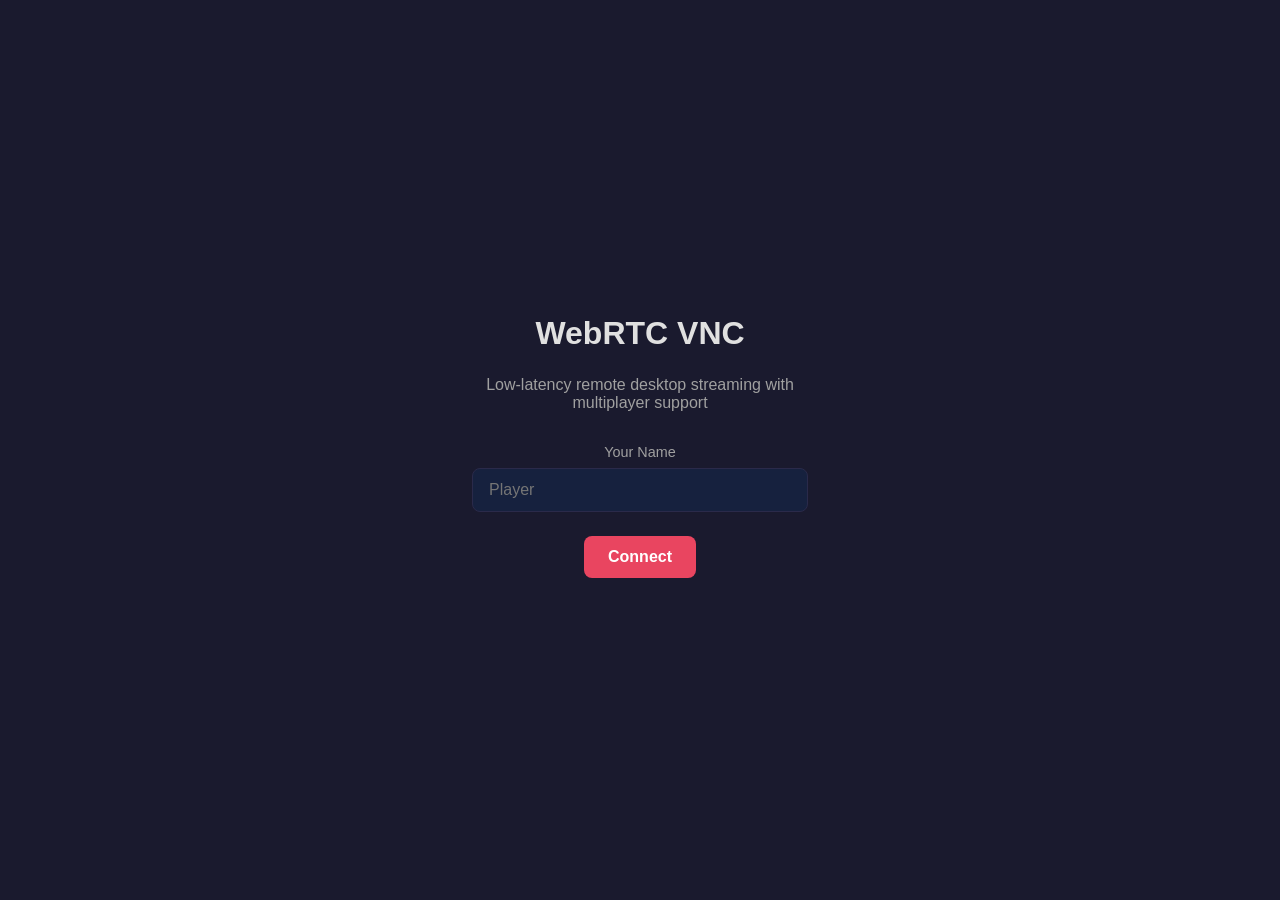
==== web/index.html @ 5d7d7e61 "Initial commit: WebRTC VNC screen streamer with Raspberry Pi 4b support Adds h264_v4l2m2m encoder de" ====
<!DOCTYPE html>
<html lang="en">
<head>
    <meta charset="UTF-8">
    <meta name="viewport" content="width=device-width, initial-scale=1.0, maximum-scale=1.0, user-scalable=no">
    <title>WebRTC VNC</title>
    <style>
        :root {
            --bg-primary: #1a1a2e;
            --bg-secondary: #16213e;
            --bg-tertiary: #0f3460;
            --text-primary: #e0e0e0;
            --text-secondary: #a0a0a0;
            --accent: #e94560;
            --accent-hover: #ff6b6b;
            --success: #4ecdc4;
            --warning: #f39c12;
            --border: #2a2a4a;
        }

        * {
            box-sizing: border-box;
            margin: 0;
            padding: 0;
        }

        body {
            font-family: -apple-system, BlinkMacSystemFont, 'Segoe UI', Roboto, sans-serif;
            background: var(--bg-primary);
            color: var(--text-primary);
            overflow: hidden;
            height: 100vh;
            width: 100vw;
        }

        #videoContainer {
            position: fixed;
            top: 0;
            left: 0;
            width: 100%;
            height: 100%;
            background: #000;
            display: flex;
            align-items: center;
            justify-content: center;
        }

        #videoElement {
            width: 100%;
            height: 100%;
            object-fit: contain;
        }

        #startOverlay {
            position: fixed;
            top: 0;
            left: 0;
            width: 100%;
            height: 100%;
            background: var(--bg-primary);
            display: flex;
            flex-direction: column;
            align-items: center;
            justify-content: center;
            z-index: 100;
        }

        .start-content {
            text-align: center;
            max-width: 400px;
            padding: 2rem;
        }

        .start-content h1 {
            font-size: 2rem;
            margin-bottom: 1.5rem;
            color: var(--text-primary);
        }

        .start-content p {
            color: var(--text-secondary);
            margin-bottom: 2rem;
        }

        .input-group {
            margin-bottom: 1rem;
        }

        .input-group label {
            display: block;
            margin-bottom: 0.5rem;
            color: var(--text-secondary);
            font-size: 0.9rem;
        }

        .input-group input {
            width: 100%;
            padding: 0.75rem 1rem;
            border: 1px solid var(--border);
            border-radius: 8px;
            background: var(--bg-secondary);
            color: var(--text-primary);
            font-size: 1rem;
        }

        .input-group input:focus {
            outline: none;
            border-color: var(--accent);
        }

        .btn {
            padding: 0.75rem 1.5rem;
            border: none;
            border-radius: 8px;
            font-size: 1rem;
            font-weight: 600;
            cursor: pointer;
            transition: all 0.2s;
            margin: 0.5rem;
        }

        .btn-primary {
            background: var(--accent);
            color: white;
        }

        .btn-primary:hover {
            background: var(--accent-hover);
        }

        .btn-secondary {
            background: var(--bg-tertiary);
            color: var(--text-primary);
        }

        .btn-secondary:hover {
            background: var(--border);
        }

        .btn-success {
            background: var(--success);
            color: #1a1a2e;
        }

        .btn-success:hover {
            filter: brightness(1.1);
        }

        /* Sidebar */
        #sidebar {
            position: fixed;
            top: 0;
            right: -320px;
            width: 320px;
            height: 100%;
            background: var(--bg-secondary);
            border-left: 1px solid var(--border);
            z-index: 200;
            transition: right 0.3s ease;
            display: flex;
            flex-direction: column;
        }

        #sidebar.open {
            right: 0;
        }

        .sidebar-header {
            padding: 1rem;
            border-bottom: 1px solid var(--border);
            display: flex;
            justify-content: space-between;
            align-items: center;
        }

        .sidebar-header h2 {
            font-size: 1.2rem;
        }

        .sidebar-content {
            flex: 1;
            overflow-y: auto;
            padding: 1rem;
        }

        .sidebar-section {
            margin-bottom: 1.5rem;
        }

        .sidebar-section h3 {
            font-size: 0.85rem;
            text-transform: uppercase;
            color: var(--text-secondary);
            margin-bottom: 0.75rem;
            letter-spacing: 0.05rem;
        }

        .player-item {
            display: flex;
            align-items: center;
            padding: 0.75rem;
            background: var(--bg-tertiary);
            border-radius: 8px;
            margin-bottom: 0.5rem;
        }

        .player-slot {
            width: 32px;
            height: 32px;
            border-radius: 50%;
            background: var(--accent);
            display: flex;
            align-items: center;
            justify-content: center;
            font-weight: bold;
            margin-right: 0.75rem;
        }

        .player-slot.spectator {
            background: var(--text-secondary);
        }

        .player-name {
            font-weight: 500;
            flex: 1;
        }

        .player-gamepads {
            font-size: 0.75rem;
            color: var(--text-secondary);
        }

        #sidebarToggle {
            position: fixed;
            top: 1rem;
            right: 1rem;
            width: 48px;
            height: 48px;
            border-radius: 50%;
            background: var(--bg-secondary);
            border: 1px solid var(--border);
            color: var(--text-primary);
            cursor: pointer;
            z-index: 250;
            display: flex;
            align-items: center;
            justify-content: center;
            transition: all 0.2s;
            opacity: 0.5;
        }

        #sidebarToggle:hover {
            background: var(--bg-tertiary);
            opacity: 1;
        }

        .stats-grid {
            display: grid;
            grid-template-columns: 1fr 1fr;
            gap: 0.5rem;
        }

        .stat-item {
            background: var(--bg-tertiary);
            padding: 0.5rem;
            border-radius: 4px;
            text-align: center;
        }

        .stat-value {
            font-size: 1.1rem;
            font-weight: 600;
        }

        .stat-label {
            font-size: 0.75rem;
            color: var(--text-secondary);
        }

        .permission-item {
            display: flex;
            align-items: center;
            justify-content: space-between;
            padding: 0.5rem;
            background: var(--bg-tertiary);
            border-radius: 4px;
            margin-bottom: 0.5rem;
        }

        .toggle-switch {
            position: relative;
            width: 48px;
            height: 24px;
        }

        .toggle-switch input {
            opacity: 0;
            width: 0;
            height: 0;
        }

        .toggle-slider {
            position: absolute;
            cursor: pointer;
            top: 0;
            left: 0;
            right: 0;
            bottom: 0;
            background: var(--bg-secondary);
            border-radius: 24px;
            transition: 0.3s;
        }

        .toggle-slider::before {
            position: absolute;
            content: '';
            height: 18px;
            width: 18px;
            left: 3px;
            bottom: 3px;
            background: var(--text-primary);
            border-radius: 50%;
            transition: 0.3s;
        }

        .toggle-switch input:checked + .toggle-slider {
            background: var(--success);
        }

        .toggle-switch input:checked + .toggle-slider::before {
            transform: translateX(24px);
        }

        .join-player-section {
            text-align: center;
            padding: 1rem;
            background: var(--bg-tertiary);
            border-radius: 8px;
        }

        .toast {
            position: fixed;
            bottom: 2rem;
            left: 50%;
            transform: translateX(-50%) translateY(100px);
            padding: 0.75rem 1.5rem;
            background: var(--bg-secondary);
            border: 1px solid var(--border);
            border-radius: 8px;
            z-index: 400;
            opacity: 0;
            transition: transform 0.3s, opacity 0.3s;
        }

        .toast.show {
            transform: translateX(-50%) translateY(0);
            opacity: 1;
        }

        .connection-status {
            padding: 0.25rem 0.5rem;
            border-radius: 4px;
            font-size: 0.75rem;
            text-transform: uppercase;
        }

        .connection-status.connected {
            background: var(--success);
            color: var(--bg-primary);
        }

        .connection-status.connecting {
            background: var(--warning);
            color: var(--bg-primary);
        }

        .connection-status.disconnected,
        .connection-status.error {
            background: var(--accent);
        }

        .hidden {
            display: none !important;
        }

        .quality-setting {
            margin-bottom: 1rem;
        }

        .quality-setting label {
            display: block;
            margin-bottom: 0.5rem;
            font-size: 0.9rem;
            color: var(--text-secondary);
        }

        .quality-slider {
            width: 100%;
            height: 6px;
            -webkit-appearance: none;
            appearance: none;
            background: var(--bg-tertiary);
            border-radius: 3px;
            outline: none;
        }

        .quality-slider::-webkit-slider-thumb {
            -webkit-appearance: none;
            appearance: none;
            width: 16px;
            height: 16px;
            border-radius: 50%;
            background: var(--accent);
            cursor: pointer;
        }

        .quality-select {
            width: 100%;
            padding: 0.5rem;
            border: 1px solid var(--border);
            border-radius: 4px;
            background: var(--bg-tertiary);
            color: var(--text-primary);
            font-size: 0.9rem;
            cursor: pointer;
        }

        .quality-select:focus {
            outline: none;
            border-color: var(--accent);
        }

        .gamepad-indicator {
            position: fixed;
            bottom: 1rem;
            left: 1rem;
            padding: 0.5rem 1rem;
            background: var(--bg-secondary);
            border: 1px solid var(--border);
            border-radius: 8px;
            font-size: 0.85rem;
            z-index: 150;
            opacity: 0.5;
            transition: opacity 0.2s;
        }

        .gamepad-indicator.active {
            border-color: var(--success);
            opacity: 1;
        }

        #fullscreenBtn {
            position: fixed;
            bottom: 1rem;
            right: 1rem;
            width: 48px;
            height: 48px;
            border-radius: 8px;
            background: var(--bg-secondary);
            border: 1px solid var(--border);
            color: var(--text-primary);
            cursor: pointer;
            z-index: 150;
            opacity: 0.3;
            transition: opacity 0.2s;
            display: flex;
            align-items: center;
            justify-content: center;
        }

        #fullscreenBtn:hover {
            opacity: 1;
        }

        #keyboardBtn {
            position: fixed;
            bottom: 1rem;
            right: 4.5rem;
            width: 48px;
            height: 48px;
            border-radius: 8px;
            background: var(--bg-secondary);
            border: 1px solid var(--border);
            color: var(--text-primary);
            cursor: pointer;
            z-index: 150;
            opacity: 0.3;
            transition: opacity 0.2s;
            display: none;
            align-items: center;
            justify-content: center;
        }

        #keyboardBtn.active {
            opacity: 1;
            background: var(--accent);
        }

        @media (pointer: coarse) {
            #keyboardBtn {
                display: flex;
            }
        }

        @media (pointer: coarse) and (orientation: portrait) {
            #videoElement {
                object-fit: cover;
                object-position: 50% center;
            }
        }
    </style>
</head>
<body>
    <!-- Start Overlay -->
    <div id="startOverlay">
        <div class="start-content">
            <h1>WebRTC VNC</h1>
            <p>Low-latency remote desktop streaming with multiplayer support</p>

            <div class="input-group">
                <label for="playerName">Your Name</label>
                <input type="text" id="playerName" placeholder="Player" maxlength="20">
            </div>

            <button class="btn btn-primary" id="connectBtn">Connect</button>
        </div>
    </div>

    <!-- Video Container -->
    <div id="videoContainer" class="hidden">
        <video id="videoElement" autoplay playsinline muted></video>
    </div>

    <!-- Toggle Sidebar Button -->
    <button id="sidebarToggle" class="hidden" title="Toggle Settings">
        <svg width="24" height="24" viewBox="0 0 24 24" fill="none" stroke="currentColor" stroke-width="2">
            <circle cx="12" cy="12" r="3"/>
            <path d="M19.4 15a1.65 1.65 0 0 0 .33 1.82l.06.06a2 2 0 0 1 0 2.83 2 2 0 0 1-2.83 0l-.06-.06a1.65 1.65 0 0 0-1.82-.33 1.65 1.65 0 0 0-1 1.51V21a2 2 0 0 1-2 2 2 2 0 0 1-2-2v-.09A1.65 1.65 0 0 0 9 19.4a1.65 1.65 0 0 0-1.82.33l-.06.06a2 2 0 0 1-2.83 0 2 2 0 0 1 0-2.83l.06-.06a1.65 1.65 0 0 0 .33-1.82 1.65 1.65 0 0 0-1.51-1H3a2 2 0 0 1-2-2 2 2 0 0 1 2-2h.09A1.65 1.65 0 0 0 4.6 9a1.65 1.65 0 0 0-.33-1.82l-.06-.06a2 2 0 0 1 0-2.83 2 2 0 0 1 2.83 0l.06.06a1.65 1.65 0 0 0 1.82.33H9a1.65 1.65 0 0 0 1-1.51V3a2 2 0 0 1 2-2 2 2 0 0 1 2 2v.09a1.65 1.65 0 0 0 1 1.51 1.65 1.65 0 0 0 1.82-.33l.06-.06a2 2 0 0 1 2.83 0 2 2 0 0 1 0 2.83l-.06.06a1.65 1.65 0 0 0-.33 1.82V9a1.65 1.65 0 0 0 1.51 1H21a2 2 0 0 1 2 2 2 2 0 0 1-2 2h-.09a1.65 1.65 0 0 0-1.51 1z"/>
        </svg>
    </button>

    <!-- Sidebar -->
    <div id="sidebar" class="hidden">
        <div class="sidebar-header">
            <h2>Session</h2>
            <span id="connectionStatus" class="connection-status">Disconnected</span>
        </div>
        <div class="sidebar-content">
            <div class="sidebar-section" id="joinPlayerSection">
                <div class="join-player-section">
                    <p style="margin-bottom: 0.75rem; color: var(--text-secondary);">You are spectating</p>
                    <button class="btn btn-success" id="joinAsPlayerBtn">Join as Player</button>
                </div>
            </div>

            <div class="sidebar-section">
                <h3>Players</h3>
                <div id="playerList"></div>
            </div>

            <div class="sidebar-section" id="permissionsPanel" style="display: none;">
                <h3>Guest Permissions</h3>
                <div class="permission-item">
                    <span>Allow Keyboard</span>
                    <label class="toggle-switch">
                        <input type="checkbox" id="allowKeyboard" checked>
                        <span class="toggle-slider"></span>
                    </label>
                </div>
                <div class="permission-item">
                    <span>Allow Mouse</span>
                    <label class="toggle-switch">
                        <input type="checkbox" id="allowMouse" checked>
                        <span class="toggle-slider"></span>
                    </label>
                </div>
            </div>

            <div class="sidebar-section" id="qualityPanel" style="display: none;">
                <h3>Stream Quality</h3>
                <div class="quality-setting">
                    <label for="bitrateSlider">Bitrate: <span id="bitrateValue">3</span> Mbps</label>
                    <input type="range" id="bitrateSlider" min="1" max="50" value="3" class="quality-slider">
                </div>
                <div class="quality-setting">
                    <label for="framerateSelect">Framerate</label>
                    <select id="framerateSelect" class="quality-select">
                        <option value="30">30 FPS</option>
                        <option value="60" selected>60 FPS</option>
                        <option value="120">120 FPS</option>
                        <option value="144">144 FPS</option>
                    </select>
                </div>
                <div class="quality-setting">
                    <label for="resolutionSelect">Resolution</label>
                    <select id="resolutionSelect" class="quality-select">
                        <option value="480">480p (854x480)</option>
                        <option value="720">720p (1280x720)</option>
                        <option value="1080" selected>1080p (1920x1080)</option>
                        <option value="1440">1440p (2560x1440)</option>
                        <option value="4k">4K (3840x2160)</option>
                    </select>
                </div>
                <button class="btn btn-primary" id="applyQualityBtn" style="width: 100%; margin-top: 0.5rem;">Apply Settings</button>
            </div>

            <div class="sidebar-section">
                <h3>Statistics</h3>
                <div class="stats-grid">
                    <div class="stat-item">
                        <div class="stat-value" id="statsEncoder">--</div>
                        <div class="stat-label">Encoder</div>
                    </div>
                    <div class="stat-item">
                        <div class="stat-value" id="statsFps">--</div>
                        <div class="stat-label">FPS</div>
                    </div>
                    <div class="stat-item">
                        <div class="stat-value" id="statsRtt">--</div>
                        <div class="stat-label">Latency</div>
                    </div>
                    <div class="stat-item">
                        <div class="stat-value" id="statsBitrate">--</div>
                        <div class="stat-label">Bitrate</div>
                    </div>
                    <div class="stat-item">
                        <div class="stat-value" id="statsPacketLoss">--</div>
                        <div class="stat-label">Pkt Loss</div>
                    </div>
                </div>
            </div>

            <div class="sidebar-section">
                <h3>Transport</h3>
                <div class="permission-item">
                    <span id="videoPathLabel">DC Video (low latency)</span>
                    <label class="toggle-switch">
                        <input type="checkbox" id="videoPathToggle" checked>
                        <span class="toggle-slider"></span>
                    </label>
                </div>
                <div style="margin-top:0.5rem">
                    <label style="font-size:0.75rem;color:var(--text-secondary)">Video DC Reliability</label>
                    <select id="videoDCMode" style="width:100%;margin-top:0.25rem;padding:0.3rem;border-radius:4px;border:1px solid var(--border);background:var(--bg-tertiary);color:var(--text-primary);font-size:0.8rem">
                        <option value="reliable-ordered">Reliable + Ordered</option>
                        <option value="reliable-unordered">Reliable + Unordered</option>
                        <option value="unreliable-ordered">Unreliable + Ordered</option>
                        <option value="unreliable-unordered">Unreliable + Unordered</option>
                    </select>
                </div>
                <div style="margin-top:0.5rem;font-size:0.7rem;color:var(--text-secondary)">
                    Input: unreliable + unordered (always)
                </div>
            </div>

            <div class="sidebar-section">
                <h3 style="display:flex;justify-content:space-between;align-items:center">Console <button id="copyLogsBtn" style="font-size:0.7rem;padding:2px 8px;border:1px solid var(--border);border-radius:4px;background:var(--bg-tertiary);color:var(--text-secondary);cursor:pointer">Copy</button></h3>
                <div id="consoleLog" style="min-height: 120px; max-height: 300px; overflow-y: auto; background: var(--bg-primary); border-radius: 4px; padding: 0.5rem; font-family: monospace; font-size: 0.65rem; line-height: 1.4; word-break: break-all;"></div>
            </div>

            <div class="sidebar-section">
                <button class="btn btn-secondary" id="leaveBtn" style="width: 100%;">Disconnect</button>
            </div>
        </div>
    </div>

    <!-- Gamepad Indicator -->
    <div class="gamepad-indicator" id="gamepadIndicator" style="display: none;">
        <span>Gamepads: </span><span id="gamepadCount">0/0</span>
    </div>

    <!-- Keyboard Toggle Button (mobile only) -->
    <button id="keyboardBtn" class="hidden" title="Toggle Keyboard">
        <svg width="24" height="24" viewBox="0 0 24 24" fill="none" stroke="currentColor" stroke-width="2">
            <rect x="2" y="4" width="20" height="16" rx="2" ry="2"/>
            <line x1="6" y1="8" x2="6" y2="8"/>
            <line x1="10" y1="8" x2="10" y2="8"/>
            <line x1="14" y1="8" x2="14" y2="8"/>
            <line x1="18" y1="8" x2="18" y2="8"/>
            <line x1="6" y1="12" x2="6" y2="12"/>
            <line x1="10" y1="12" x2="10" y2="12"/>
            <line x1="14" y1="12" x2="14" y2="12"/>
            <line x1="18" y1="12" x2="18" y2="12"/>
            <line x1="7" y1="16" x2="17" y2="16"/>
        </svg>
    </button>

    <!-- Fullscreen Button -->
    <button id="fullscreenBtn" class="hidden" title="Toggle Fullscreen">
        <svg width="24" height="24" viewBox="0 0 24 24" fill="none" stroke="currentColor" stroke-width="2">
            <path d="M8 3H5a2 2 0 0 0-2 2v3m18 0V5a2 2 0 0 0-2-2h-3m0 18h3a2 2 0 0 0 2-2v-3M3 16v3a2 2 0 0 0 2 2h3"/>
        </svg>
    </button>

    <!-- Hidden input for mobile keyboard -->
    <input type="text" id="mobileKeyboardInput" style="position: fixed; left: -9999px; opacity: 0;" autocomplete="off" autocorrect="off" autocapitalize="off" spellcheck="false">

    <script>
    // Console capture — runs before play.js to catch all logs
    (function() {
      var el = document.getElementById('consoleLog');
      if (!el) return;
      var MAX = 500;
      var origLog = console.log;
      var origWarn = console.warn;
      var origError = console.error;

      function ts() {
        var d = new Date();
        return ('0'+d.getHours()).slice(-2)+':'+('0'+d.getMinutes()).slice(-2)+':'+('0'+d.getSeconds()).slice(-2);
      }

      function add(color, args) {
        var parts = [];
        for (var i = 0; i < args.length; i++) {
          try { parts.push(typeof args[i] === 'object' ? JSON.stringify(args[i]) : String(args[i])); }
          catch(e) { parts.push(String(args[i])); }
        }
        // Only auto-scroll if already at bottom (within 30px)
        var atBottom = (el.scrollHeight - el.scrollTop - el.clientHeight) < 30;
        var line = document.createElement('div');
        line.style.color = color;
        line.textContent = ts() + ' ' + parts.join(' ');
        el.appendChild(line);
        while (el.children.length > MAX) el.removeChild(el.firstChild);
        if (atBottom) el.scrollTop = el.scrollHeight;
      }

      console.log = function() { origLog.apply(console, arguments); add('#aaa', arguments); };
      console.warn = function() { origWarn.apply(console, arguments); add('#f5a623', arguments); };
      console.error = function() { origError.apply(console, arguments); add('#e74c3c', arguments); };

      // Copy logs button
      var copyBtn = document.getElementById('copyLogsBtn');
      if (copyBtn) {
        copyBtn.onclick = function() {
          var text = '';
          for (var i = 0; i < el.children.length; i++) {
            text += el.children[i].textContent + '\n';
          }
          if (navigator.clipboard) {
            navigator.clipboard.writeText(text).then(function() {
              copyBtn.textContent = 'Copied!';
              setTimeout(function() { copyBtn.textContent = 'Copy'; }, 1500);
            });
          }
        };
      }

      console.log('Console ready');
    })();
    </script>
    <script src="play.js?v=23"></script>
</body>
</html>
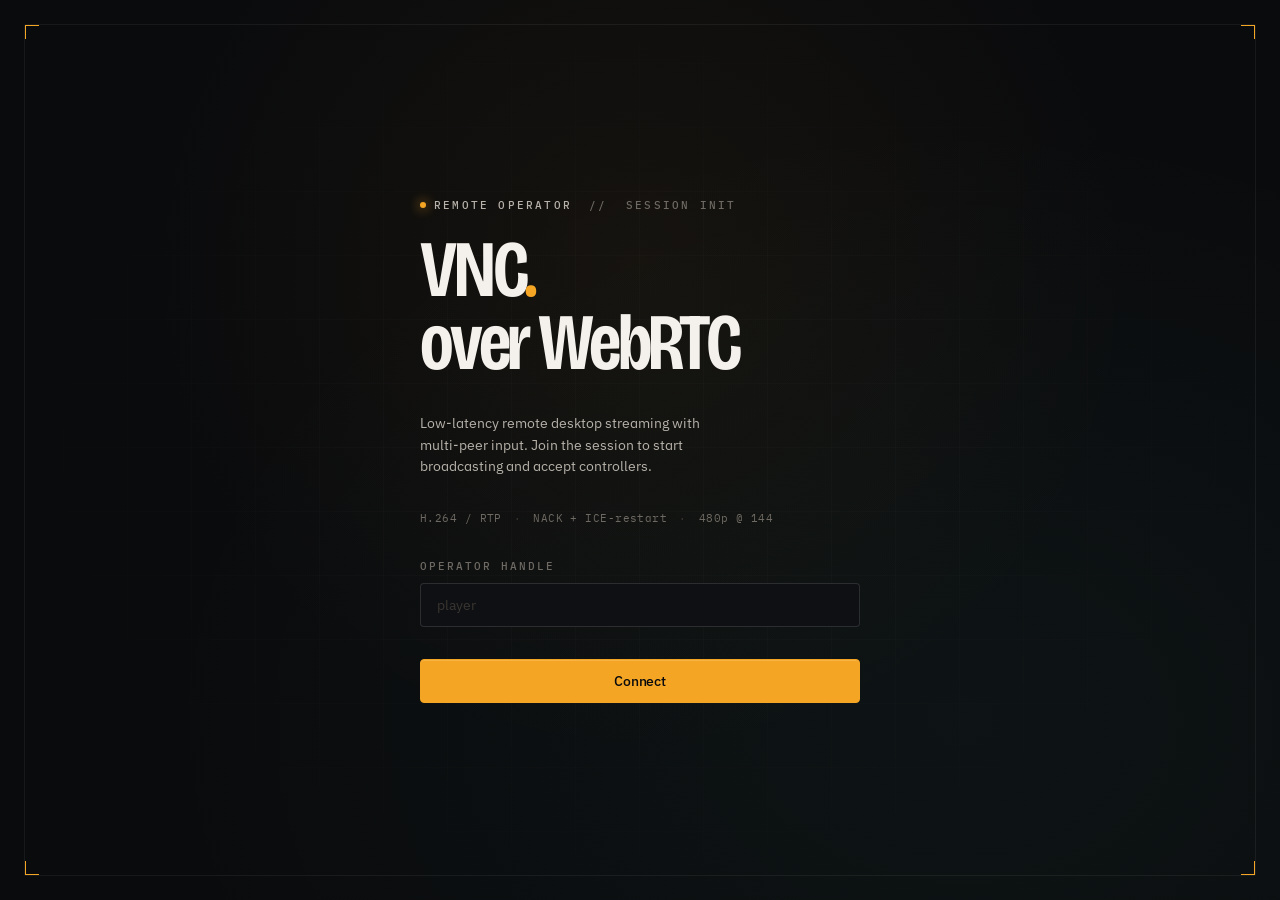
==== commit 2c66c191: "Operator-console UI redesign; reset per-session state on reconnect Replaces the original utility-sta" ====
--- a/web/index.html
+++ b/web/index.html
@@ -1,755 +1,277 @@
-<!DOCTYPE html>
+<!doctype html>
 <html lang="en">
 <head>
-    <meta charset="UTF-8">
-    <meta name="viewport" content="width=device-width, initial-scale=1.0, maximum-scale=1.0, user-scalable=no">
-    <title>WebRTC VNC</title>
-    <style>
-        :root {
-            --bg-primary: #1a1a2e;
-            --bg-secondary: #16213e;
-            --bg-tertiary: #0f3460;
-            --text-primary: #e0e0e0;
-            --text-secondary: #a0a0a0;
-            --accent: #e94560;
-            --accent-hover: #ff6b6b;
-            --success: #4ecdc4;
-            --warning: #f39c12;
-            --border: #2a2a4a;
-        }
-
-        * {
-            box-sizing: border-box;
-            margin: 0;
-            padding: 0;
-        }
-
-        body {
-            font-family: -apple-system, BlinkMacSystemFont, 'Segoe UI', Roboto, sans-serif;
-            background: var(--bg-primary);
-            color: var(--text-primary);
-            overflow: hidden;
-            height: 100vh;
-            width: 100vw;
-        }
-
-        #videoContainer {
-            position: fixed;
-            top: 0;
-            left: 0;
-            width: 100%;
-            height: 100%;
-            background: #000;
-            display: flex;
-            align-items: center;
-            justify-content: center;
-        }
-
-        #videoElement {
-            width: 100%;
-            height: 100%;
-            object-fit: contain;
-        }
-
-        #startOverlay {
-            position: fixed;
-            top: 0;
-            left: 0;
-            width: 100%;
-            height: 100%;
-            background: var(--bg-primary);
-            display: flex;
-            flex-direction: column;
-            align-items: center;
-            justify-content: center;
-            z-index: 100;
-        }
-
-        .start-content {
-            text-align: center;
-            max-width: 400px;
-            padding: 2rem;
-        }
-
-        .start-content h1 {
-            font-size: 2rem;
-            margin-bottom: 1.5rem;
-            color: var(--text-primary);
-        }
-
-        .start-content p {
-            color: var(--text-secondary);
-            margin-bottom: 2rem;
-        }
-
-        .input-group {
-            margin-bottom: 1rem;
-        }
-
-        .input-group label {
-            display: block;
-            margin-bottom: 0.5rem;
-            color: var(--text-secondary);
-            font-size: 0.9rem;
-        }
-
-        .input-group input {
-            width: 100%;
-            padding: 0.75rem 1rem;
-            border: 1px solid var(--border);
-            border-radius: 8px;
-            background: var(--bg-secondary);
-            color: var(--text-primary);
-            font-size: 1rem;
-        }
-
-        .input-group input:focus {
-            outline: none;
-            border-color: var(--accent);
-        }
-
-        .btn {
-            padding: 0.75rem 1.5rem;
-            border: none;
-            border-radius: 8px;
-            font-size: 1rem;
-            font-weight: 600;
-            cursor: pointer;
-            transition: all 0.2s;
-            margin: 0.5rem;
-        }
-
-        .btn-primary {
-            background: var(--accent);
-            color: white;
-        }
-
-        .btn-primary:hover {
-            background: var(--accent-hover);
-        }
-
-        .btn-secondary {
-            background: var(--bg-tertiary);
-            color: var(--text-primary);
-        }
-
-        .btn-secondary:hover {
-            background: var(--border);
-        }
-
-        .btn-success {
-            background: var(--success);
-            color: #1a1a2e;
-        }
-
-        .btn-success:hover {
-            filter: brightness(1.1);
-        }
-
-        /* Sidebar */
-        #sidebar {
-            position: fixed;
-            top: 0;
-            right: -320px;
-            width: 320px;
-            height: 100%;
-            background: var(--bg-secondary);
-            border-left: 1px solid var(--border);
-            z-index: 200;
-            transition: right 0.3s ease;
-            display: flex;
-            flex-direction: column;
-        }
-
-        #sidebar.open {
-            right: 0;
-        }
-
-        .sidebar-header {
-            padding: 1rem;
-            border-bottom: 1px solid var(--border);
-            display: flex;
-            justify-content: space-between;
-            align-items: center;
-        }
-
-        .sidebar-header h2 {
-            font-size: 1.2rem;
-        }
-
-        .sidebar-content {
-            flex: 1;
-            overflow-y: auto;
-            padding: 1rem;
-        }
-
-        .sidebar-section {
-            margin-bottom: 1.5rem;
-        }
-
-        .sidebar-section h3 {
-            font-size: 0.85rem;
-            text-transform: uppercase;
-            color: var(--text-secondary);
-            margin-bottom: 0.75rem;
-            letter-spacing: 0.05rem;
-        }
-
-        .player-item {
-            display: flex;
-            align-items: center;
-            padding: 0.75rem;
-            background: var(--bg-tertiary);
-            border-radius: 8px;
-            margin-bottom: 0.5rem;
-        }
-
-        .player-slot {
-            width: 32px;
-            height: 32px;
-            border-radius: 50%;
-            background: var(--accent);
-            display: flex;
-            align-items: center;
-            justify-content: center;
-            font-weight: bold;
-            margin-right: 0.75rem;
-        }
-
-        .player-slot.spectator {
-            background: var(--text-secondary);
-        }
-
-        .player-name {
-            font-weight: 500;
-            flex: 1;
-        }
-
-        .player-gamepads {
-            font-size: 0.75rem;
-            color: var(--text-secondary);
-        }
-
-        #sidebarToggle {
-            position: fixed;
-            top: 1rem;
-            right: 1rem;
-            width: 48px;
-            height: 48px;
-            border-radius: 50%;
-            background: var(--bg-secondary);
-            border: 1px solid var(--border);
-            color: var(--text-primary);
-            cursor: pointer;
-            z-index: 250;
-            display: flex;
-            align-items: center;
-            justify-content: center;
-            transition: all 0.2s;
-            opacity: 0.5;
-        }
-
-        #sidebarToggle:hover {
-            background: var(--bg-tertiary);
-            opacity: 1;
-        }
-
-        .stats-grid {
-            display: grid;
-            grid-template-columns: 1fr 1fr;
-            gap: 0.5rem;
-        }
-
-        .stat-item {
-            background: var(--bg-tertiary);
-            padding: 0.5rem;
-            border-radius: 4px;
-            text-align: center;
-        }
-
-        .stat-value {
-            font-size: 1.1rem;
-            font-weight: 600;
-        }
-
-        .stat-label {
-            font-size: 0.75rem;
-            color: var(--text-secondary);
-        }
-
-        .permission-item {
-            display: flex;
-            align-items: center;
-            justify-content: space-between;
-            padding: 0.5rem;
-            background: var(--bg-tertiary);
-            border-radius: 4px;
-            margin-bottom: 0.5rem;
-        }
-
-        .toggle-switch {
-            position: relative;
-            width: 48px;
-            height: 24px;
-        }
-
-        .toggle-switch input {
-            opacity: 0;
-            width: 0;
-            height: 0;
-        }
-
-        .toggle-slider {
-            position: absolute;
-            cursor: pointer;
-            top: 0;
-            left: 0;
-            right: 0;
-            bottom: 0;
-            background: var(--bg-secondary);
-            border-radius: 24px;
-            transition: 0.3s;
-        }
-
-        .toggle-slider::before {
-            position: absolute;
-            content: '';
-            height: 18px;
-            width: 18px;
-            left: 3px;
-            bottom: 3px;
-            background: var(--text-primary);
-            border-radius: 50%;
-            transition: 0.3s;
-        }
-
-        .toggle-switch input:checked + .toggle-slider {
-            background: var(--success);
-        }
-
-        .toggle-switch input:checked + .toggle-slider::before {
-            transform: translateX(24px);
-        }
-
-        .join-player-section {
-            text-align: center;
-            padding: 1rem;
-            background: var(--bg-tertiary);
-            border-radius: 8px;
-        }
-
-        .toast {
-            position: fixed;
-            bottom: 2rem;
-            left: 50%;
-            transform: translateX(-50%) translateY(100px);
-            padding: 0.75rem 1.5rem;
-            background: var(--bg-secondary);
-            border: 1px solid var(--border);
-            border-radius: 8px;
-            z-index: 400;
-            opacity: 0;
-            transition: transform 0.3s, opacity 0.3s;
-        }
-
-        .toast.show {
-            transform: translateX(-50%) translateY(0);
-            opacity: 1;
-        }
-
-        .connection-status {
-            padding: 0.25rem 0.5rem;
-            border-radius: 4px;
-            font-size: 0.75rem;
-            text-transform: uppercase;
-        }
-
-        .connection-status.connected {
-            background: var(--success);
-            color: var(--bg-primary);
-        }
-
-        .connection-status.connecting {
-            background: var(--warning);
-            color: var(--bg-primary);
-        }
-
-        .connection-status.disconnected,
-        .connection-status.error {
-            background: var(--accent);
-        }
-
-        .hidden {
-            display: none !important;
-        }
-
-        .quality-setting {
-            margin-bottom: 1rem;
-        }
-
-        .quality-setting label {
-            display: block;
-            margin-bottom: 0.5rem;
-            font-size: 0.9rem;
-            color: var(--text-secondary);
-        }
-
-        .quality-slider {
-            width: 100%;
-            height: 6px;
-            -webkit-appearance: none;
-            appearance: none;
-            background: var(--bg-tertiary);
-            border-radius: 3px;
-            outline: none;
-        }
-
-        .quality-slider::-webkit-slider-thumb {
-            -webkit-appearance: none;
-            appearance: none;
-            width: 16px;
-            height: 16px;
-            border-radius: 50%;
-            background: var(--accent);
-            cursor: pointer;
-        }
-
-        .quality-select {
-            width: 100%;
-            padding: 0.5rem;
-            border: 1px solid var(--border);
-            border-radius: 4px;
-            background: var(--bg-tertiary);
-            color: var(--text-primary);
-            font-size: 0.9rem;
-            cursor: pointer;
-        }
-
-        .quality-select:focus {
-            outline: none;
-            border-color: var(--accent);
-        }
-
-        .gamepad-indicator {
-            position: fixed;
-            bottom: 1rem;
-            left: 1rem;
-            padding: 0.5rem 1rem;
-            background: var(--bg-secondary);
-            border: 1px solid var(--border);
-            border-radius: 8px;
-            font-size: 0.85rem;
-            z-index: 150;
-            opacity: 0.5;
-            transition: opacity 0.2s;
-        }
-
-        .gamepad-indicator.active {
-            border-color: var(--success);
-            opacity: 1;
-        }
-
-        #fullscreenBtn {
-            position: fixed;
-            bottom: 1rem;
-            right: 1rem;
-            width: 48px;
-            height: 48px;
-            border-radius: 8px;
-            background: var(--bg-secondary);
-            border: 1px solid var(--border);
-            color: var(--text-primary);
-            cursor: pointer;
-            z-index: 150;
-            opacity: 0.3;
-            transition: opacity 0.2s;
-            display: flex;
-            align-items: center;
-            justify-content: center;
-        }
-
-        #fullscreenBtn:hover {
-            opacity: 1;
-        }
-
-        #keyboardBtn {
-            position: fixed;
-            bottom: 1rem;
-            right: 4.5rem;
-            width: 48px;
-            height: 48px;
-            border-radius: 8px;
-            background: var(--bg-secondary);
-            border: 1px solid var(--border);
-            color: var(--text-primary);
-            cursor: pointer;
-            z-index: 150;
-            opacity: 0.3;
-            transition: opacity 0.2s;
-            display: none;
-            align-items: center;
-            justify-content: center;
-        }
-
-        #keyboardBtn.active {
-            opacity: 1;
-            background: var(--accent);
-        }
-
-        @media (pointer: coarse) {
-            #keyboardBtn {
-                display: flex;
-            }
-        }
-
-        @media (pointer: coarse) and (orientation: portrait) {
-            #videoElement {
-                object-fit: cover;
-                object-position: 50% center;
-            }
-        }
-    </style>
+  <meta charset="UTF-8">
+  <meta name="viewport" content="width=device-width, initial-scale=1.0, maximum-scale=1.0, user-scalable=no">
+  <meta name="theme-color" content="#0a0b0d">
+  <meta name="color-scheme" content="dark">
+  <title>WebRTC VNC — Operator Console</title>
+
+  <link rel="preconnect" href="https://fonts.googleapis.com">
+  <link rel="preconnect" href="https://fonts.gstatic.com" crossorigin>
+  <link rel="stylesheet" href="https://fonts.googleapis.com/css2?family=Bricolage+Grotesque:opsz,wdth,wght@12..96,75..100,500..700&family=IBM+Plex+Sans:wght@400;500;600&family=IBM+Plex+Mono:wght@400;500;600&display=swap">
+
+  <link rel="stylesheet" href="style.css">
 </head>
 <body>
-    <!-- Start Overlay -->
-    <div id="startOverlay">
-        <div class="start-content">
-            <h1>WebRTC VNC</h1>
-            <p>Low-latency remote desktop streaming with multiplayer support</p>
-
-            <div class="input-group">
-                <label for="playerName">Your Name</label>
-                <input type="text" id="playerName" placeholder="Player" maxlength="20">
-            </div>
-
-            <button class="btn btn-primary" id="connectBtn">Connect</button>
-        </div>
+
+  <!-- ===================================================================
+       Start overlay — operator session init
+       =============================================================== -->
+  <div id="startOverlay">
+    <div class="start-content">
+      <div class="start-eyebrow"><span>Remote Operator</span> &nbsp;//&nbsp; Session Init</div>
+
+      <h1>VNC<em>.</em><br>over WebRTC</h1>
+
+      <p>Low-latency remote desktop streaming with multi-peer input. Join the session to start broadcasting and accept controllers.</p>
+
+      <div class="start-meta">
+        <span>H.264 / RTP</span>
+        <span class="dot">·</span>
+        <span>NACK + ICE-restart</span>
+        <span class="dot">·</span>
+        <span>480p @ 144</span>
+      </div>
+
+      <div class="input-group">
+        <label for="playerName">Operator handle</label>
+        <input type="text" id="playerName" placeholder="player" maxlength="20" autocomplete="off" spellcheck="false">
+      </div>
+
+      <button class="btn btn-primary" id="connectBtn">Connect to session →</button>
     </div>
-
-    <!-- Video Container -->
-    <div id="videoContainer" class="hidden">
-        <video id="videoElement" autoplay playsinline muted></video>
+  </div>
+
+  <!-- ===================================================================
+       Video stage
+       =============================================================== -->
+  <div id="videoContainer" class="hidden">
+    <video id="videoElement" autoplay playsinline muted></video>
+  </div>
+
+  <!-- ===================================================================
+       Sidebar toggle (gear)
+       =============================================================== -->
+  <button id="sidebarToggle" class="hidden" title="Toggle session panel">
+    <svg width="18" height="18" viewBox="0 0 24 24" fill="none" stroke="currentColor" stroke-width="1.75" stroke-linecap="round" stroke-linejoin="round">
+      <circle cx="12" cy="12" r="3"/>
+      <path d="M19.4 15a1.65 1.65 0 0 0 .33 1.82l.06.06a2 2 0 0 1 0 2.83 2 2 0 0 1-2.83 0l-.06-.06a1.65 1.65 0 0 0-1.82-.33 1.65 1.65 0 0 0-1 1.51V21a2 2 0 0 1-2 2 2 2 0 0 1-2-2v-.09A1.65 1.65 0 0 0 9 19.4a1.65 1.65 0 0 0-1.82.33l-.06.06a2 2 0 0 1-2.83 0 2 2 0 0 1 0-2.83l.06-.06a1.65 1.65 0 0 0 .33-1.82 1.65 1.65 0 0 0-1.51-1H3a2 2 0 0 1-2-2 2 2 0 0 1 2-2h.09A1.65 1.65 0 0 0 4.6 9a1.65 1.65 0 0 0-.33-1.82l-.06-.06a2 2 0 0 1 0-2.83 2 2 0 0 1 2.83 0l.06.06a1.65 1.65 0 0 0 1.82.33H9a1.65 1.65 0 0 0 1-1.51V3a2 2 0 0 1 2-2 2 2 0 0 1 2 2v.09a1.65 1.65 0 0 0 1 1.51 1.65 1.65 0 0 0 1.82-.33l.06-.06a2 2 0 0 1 2.83 0 2 2 0 0 1 0 2.83l-.06.06a1.65 1.65 0 0 0-.33 1.82V9a1.65 1.65 0 0 0 1.51 1H21a2 2 0 0 1 2 2 2 2 0 0 1-2 2h-.09a1.65 1.65 0 0 0-1.51 1z"/>
+    </svg>
+  </button>
+
+  <!-- ===================================================================
+       Sidebar — operator panel
+       =============================================================== -->
+  <aside id="sidebar" class="hidden">
+    <header class="sidebar-header">
+      <h2>Session<small>// LIVE</small></h2>
+      <span id="connectionStatus" class="connection-status">Disconnected</span>
+    </header>
+
+    <div class="sidebar-content">
+
+      <!-- 01 / Spectator → Player upgrade -->
+      <section class="sidebar-section" id="joinPlayerSection">
+        <div class="join-player-section">
+          <p>Currently spectating</p>
+          <button class="btn btn-success" id="joinAsPlayerBtn">Join as Player</button>
+        </div>
+      </section>
+
+      <!-- 02 / Players -->
+      <section class="sidebar-section">
+        <h3><span class="num">01</span> Players</h3>
+        <div id="playerList"></div>
+      </section>
+
+      <!-- 03 / Permissions (host only) -->
+      <section class="sidebar-section" id="permissionsPanel" style="display: none;">
+        <h3><span class="num">02</span> Guest permissions</h3>
+        <div class="permission-item">
+          <span>Allow keyboard</span>
+          <label class="toggle-switch">
+            <input type="checkbox" id="allowKeyboard" checked>
+            <span class="toggle-slider"></span>
+          </label>
+        </div>
+        <div class="permission-item">
+          <span>Allow mouse</span>
+          <label class="toggle-switch">
+            <input type="checkbox" id="allowMouse" checked>
+            <span class="toggle-slider"></span>
+          </label>
+        </div>
+      </section>
+
+      <!-- 04 / Stream quality (host only) -->
+      <section class="sidebar-section" id="qualityPanel" style="display: none;">
+        <h3><span class="num">03</span> Stream quality</h3>
+
+        <div class="quality-setting">
+          <label for="bitrateSlider">
+            <span>Bitrate</span>
+            <span class="value"><span id="bitrateValue">1</span>&nbsp;Mbps</span>
+          </label>
+          <input type="range" id="bitrateSlider" min="1" max="50" value="1" class="quality-slider">
+        </div>
+
+        <div class="quality-setting">
+          <label for="framerateSelect"><span>Framerate</span></label>
+          <select id="framerateSelect" class="quality-select">
+            <option value="30">30 fps</option>
+            <option value="60">60 fps</option>
+            <option value="120">120 fps</option>
+            <option value="144" selected>144 fps</option>
+          </select>
+        </div>
+
+        <div class="quality-setting">
+          <label for="resolutionSelect"><span>Resolution</span></label>
+          <select id="resolutionSelect" class="quality-select">
+            <option value="480" selected>480p · 854 × 480</option>
+            <option value="720">720p · 1280 × 720</option>
+            <option value="1080">1080p · 1920 × 1080</option>
+            <option value="1440">1440p · 2560 × 1440</option>
+            <option value="4k">4K · 3840 × 2160</option>
+          </select>
+        </div>
+
+        <button class="btn btn-primary" id="applyQualityBtn" style="width: 100%; margin-top: var(--s-2);">Apply settings</button>
+      </section>
+
+      <!-- 05 / Telemetry -->
+      <section class="sidebar-section">
+        <h3><span class="num">04</span> Telemetry</h3>
+        <div class="stats-grid">
+          <div class="stat-item">
+            <div class="stat-label">Encoder</div>
+            <div class="stat-value" id="statsEncoder">—</div>
+          </div>
+          <div class="stat-item">
+            <div class="stat-label">FPS</div>
+            <div class="stat-value" id="statsFps">—</div>
+          </div>
+          <div class="stat-item">
+            <div class="stat-label">Latency</div>
+            <div class="stat-value" id="statsRtt">—</div>
+          </div>
+          <div class="stat-item">
+            <div class="stat-label">Bitrate</div>
+            <div class="stat-value" id="statsBitrate">—</div>
+          </div>
+          <div class="stat-item">
+            <div class="stat-label">Pkt&nbsp;Loss</div>
+            <div class="stat-value" id="statsPacketLoss">—</div>
+          </div>
+        </div>
+      </section>
+
+      <!-- 06 / Console -->
+      <section class="sidebar-section">
+        <h3>
+          <span><span class="num">05</span> Console</span>
+          <button id="copyLogsBtn">Copy</button>
+        </h3>
+        <div class="console-shell">
+          <div id="consoleLog"></div>
+        </div>
+      </section>
+
+      <!-- 07 / Disconnect -->
+      <section class="sidebar-section">
+        <button class="btn btn-secondary" id="leaveBtn" style="width: 100%;">Disconnect</button>
+      </section>
+
     </div>
-
-    <!-- Toggle Sidebar Button -->
-    <button id="sidebarToggle" class="hidden" title="Toggle Settings">
-        <svg width="24" height="24" viewBox="0 0 24 24" fill="none" stroke="currentColor" stroke-width="2">
-            <circle cx="12" cy="12" r="3"/>
-            <path d="M19.4 15a1.65 1.65 0 0 0 .33 1.82l.06.06a2 2 0 0 1 0 2.83 2 2 0 0 1-2.83 0l-.06-.06a1.65 1.65 0 0 0-1.82-.33 1.65 1.65 0 0 0-1 1.51V21a2 2 0 0 1-2 2 2 2 0 0 1-2-2v-.09A1.65 1.65 0 0 0 9 19.4a1.65 1.65 0 0 0-1.82.33l-.06.06a2 2 0 0 1-2.83 0 2 2 0 0 1 0-2.83l.06-.06a1.65 1.65 0 0 0 .33-1.82 1.65 1.65 0 0 0-1.51-1H3a2 2 0 0 1-2-2 2 2 0 0 1 2-2h.09A1.65 1.65 0 0 0 4.6 9a1.65 1.65 0 0 0-.33-1.82l-.06-.06a2 2 0 0 1 0-2.83 2 2 0 0 1 2.83 0l.06.06a1.65 1.65 0 0 0 1.82.33H9a1.65 1.65 0 0 0 1-1.51V3a2 2 0 0 1 2-2 2 2 0 0 1 2 2v.09a1.65 1.65 0 0 0 1 1.51 1.65 1.65 0 0 0 1.82-.33l.06-.06a2 2 0 0 1 2.83 0 2 2 0 0 1 0 2.83l-.06.06a1.65 1.65 0 0 0-.33 1.82V9a1.65 1.65 0 0 0 1.51 1H21a2 2 0 0 1 2 2 2 2 0 0 1-2 2h-.09a1.65 1.65 0 0 0-1.51 1z"/>
-        </svg>
-    </button>
-
-    <!-- Sidebar -->
-    <div id="sidebar" class="hidden">
-        <div class="sidebar-header">
-            <h2>Session</h2>
-            <span id="connectionStatus" class="connection-status">Disconnected</span>
-        </div>
-        <div class="sidebar-content">
-            <div class="sidebar-section" id="joinPlayerSection">
-                <div class="join-player-section">
-                    <p style="margin-bottom: 0.75rem; color: var(--text-secondary);">You are spectating</p>
-                    <button class="btn btn-success" id="joinAsPlayerBtn">Join as Player</button>
-                </div>
-            </div>
-
-            <div class="sidebar-section">
-                <h3>Players</h3>
-                <div id="playerList"></div>
-            </div>
-
-            <div class="sidebar-section" id="permissionsPanel" style="display: none;">
-                <h3>Guest Permissions</h3>
-                <div class="permission-item">
-                    <span>Allow Keyboard</span>
-                    <label class="toggle-switch">
-                        <input type="checkbox" id="allowKeyboard" checked>
-                        <span class="toggle-slider"></span>
-                    </label>
-                </div>
-                <div class="permission-item">
-                    <span>Allow Mouse</span>
-                    <label class="toggle-switch">
-                        <input type="checkbox" id="allowMouse" checked>
-                        <span class="toggle-slider"></span>
-                    </label>
-                </div>
-            </div>
-
-            <div class="sidebar-section" id="qualityPanel" style="display: none;">
-                <h3>Stream Quality</h3>
-                <div class="quality-setting">
-                    <label for="bitrateSlider">Bitrate: <span id="bitrateValue">3</span> Mbps</label>
-                    <input type="range" id="bitrateSlider" min="1" max="50" value="3" class="quality-slider">
-                </div>
-                <div class="quality-setting">
-                    <label for="framerateSelect">Framerate</label>
-                    <select id="framerateSelect" class="quality-select">
-                        <option value="30">30 FPS</option>
-                        <option value="60" selected>60 FPS</option>
-                        <option value="120">120 FPS</option>
-                        <option value="144">144 FPS</option>
-                    </select>
-                </div>
-                <div class="quality-setting">
-                    <label for="resolutionSelect">Resolution</label>
-                    <select id="resolutionSelect" class="quality-select">
-                        <option value="480">480p (854x480)</option>
-                        <option value="720">720p (1280x720)</option>
-                        <option value="1080" selected>1080p (1920x1080)</option>
-                        <option value="1440">1440p (2560x1440)</option>
-                        <option value="4k">4K (3840x2160)</option>
-                    </select>
-                </div>
-                <button class="btn btn-primary" id="applyQualityBtn" style="width: 100%; margin-top: 0.5rem;">Apply Settings</button>
-            </div>
-
-            <div class="sidebar-section">
-                <h3>Statistics</h3>
-                <div class="stats-grid">
-                    <div class="stat-item">
-                        <div class="stat-value" id="statsEncoder">--</div>
-                        <div class="stat-label">Encoder</div>
-                    </div>
-                    <div class="stat-item">
-                        <div class="stat-value" id="statsFps">--</div>
-                        <div class="stat-label">FPS</div>
-                    </div>
-                    <div class="stat-item">
-                        <div class="stat-value" id="statsRtt">--</div>
-                        <div class="stat-label">Latency</div>
-                    </div>
-                    <div class="stat-item">
-                        <div class="stat-value" id="statsBitrate">--</div>
-                        <div class="stat-label">Bitrate</div>
-                    </div>
-                    <div class="stat-item">
-                        <div class="stat-value" id="statsPacketLoss">--</div>
-                        <div class="stat-label">Pkt Loss</div>
-                    </div>
-                </div>
-            </div>
-
-            <div class="sidebar-section">
-                <h3>Transport</h3>
-                <div class="permission-item">
-                    <span id="videoPathLabel">DC Video (low latency)</span>
-                    <label class="toggle-switch">
-                        <input type="checkbox" id="videoPathToggle" checked>
-                        <span class="toggle-slider"></span>
-                    </label>
-                </div>
-                <div style="margin-top:0.5rem">
-                    <label style="font-size:0.75rem;color:var(--text-secondary)">Video DC Reliability</label>
-                    <select id="videoDCMode" style="width:100%;margin-top:0.25rem;padding:0.3rem;border-radius:4px;border:1px solid var(--border);background:var(--bg-tertiary);color:var(--text-primary);font-size:0.8rem">
-                        <option value="reliable-ordered">Reliable + Ordered</option>
-                        <option value="reliable-unordered">Reliable + Unordered</option>
-                        <option value="unreliable-ordered">Unreliable + Ordered</option>
-                        <option value="unreliable-unordered">Unreliable + Unordered</option>
-                    </select>
-                </div>
-                <div style="margin-top:0.5rem;font-size:0.7rem;color:var(--text-secondary)">
-                    Input: unreliable + unordered (always)
-                </div>
-            </div>
-
-            <div class="sidebar-section">
-                <h3 style="display:flex;justify-content:space-between;align-items:center">Console <button id="copyLogsBtn" style="font-size:0.7rem;padding:2px 8px;border:1px solid var(--border);border-radius:4px;background:var(--bg-tertiary);color:var(--text-secondary);cursor:pointer">Copy</button></h3>
-                <div id="consoleLog" style="min-height: 120px; max-height: 300px; overflow-y: auto; background: var(--bg-primary); border-radius: 4px; padding: 0.5rem; font-family: monospace; font-size: 0.65rem; line-height: 1.4; word-break: break-all;"></div>
-            </div>
-
-            <div class="sidebar-section">
-                <button class="btn btn-secondary" id="leaveBtn" style="width: 100%;">Disconnect</button>
-            </div>
-        </div>
-    </div>
-
-    <!-- Gamepad Indicator -->
-    <div class="gamepad-indicator" id="gamepadIndicator" style="display: none;">
-        <span>Gamepads: </span><span id="gamepadCount">0/0</span>
-    </div>
-
-    <!-- Keyboard Toggle Button (mobile only) -->
-    <button id="keyboardBtn" class="hidden" title="Toggle Keyboard">
-        <svg width="24" height="24" viewBox="0 0 24 24" fill="none" stroke="currentColor" stroke-width="2">
-            <rect x="2" y="4" width="20" height="16" rx="2" ry="2"/>
-            <line x1="6" y1="8" x2="6" y2="8"/>
-            <line x1="10" y1="8" x2="10" y2="8"/>
-            <line x1="14" y1="8" x2="14" y2="8"/>
-            <line x1="18" y1="8" x2="18" y2="8"/>
-            <line x1="6" y1="12" x2="6" y2="12"/>
-            <line x1="10" y1="12" x2="10" y2="12"/>
-            <line x1="14" y1="12" x2="14" y2="12"/>
-            <line x1="18" y1="12" x2="18" y2="12"/>
-            <line x1="7" y1="16" x2="17" y2="16"/>
-        </svg>
-    </button>
-
-    <!-- Fullscreen Button -->
-    <button id="fullscreenBtn" class="hidden" title="Toggle Fullscreen">
-        <svg width="24" height="24" viewBox="0 0 24 24" fill="none" stroke="currentColor" stroke-width="2">
-            <path d="M8 3H5a2 2 0 0 0-2 2v3m18 0V5a2 2 0 0 0-2-2h-3m0 18h3a2 2 0 0 0 2-2v-3M3 16v3a2 2 0 0 0 2 2h3"/>
-        </svg>
-    </button>
-
-    <!-- Hidden input for mobile keyboard -->
-    <input type="text" id="mobileKeyboardInput" style="position: fixed; left: -9999px; opacity: 0;" autocomplete="off" autocorrect="off" autocapitalize="off" spellcheck="false">
-
-    <script>
-    // Console capture — runs before play.js to catch all logs
-    (function() {
-      var el = document.getElementById('consoleLog');
-      if (!el) return;
-      var MAX = 500;
-      var origLog = console.log;
-      var origWarn = console.warn;
-      var origError = console.error;
-
-      function ts() {
-        var d = new Date();
-        return ('0'+d.getHours()).slice(-2)+':'+('0'+d.getMinutes()).slice(-2)+':'+('0'+d.getSeconds()).slice(-2);
+  </aside>
+
+  <!-- ===================================================================
+       Floating chips & buttons
+       =============================================================== -->
+  <div class="gamepad-indicator" id="gamepadIndicator" style="display: none;">
+    <span>Pads</span><span id="gamepadCount">0/0</span>
+  </div>
+
+  <button id="keyboardBtn" class="hidden" title="Toggle on-screen keyboard">
+    <svg width="18" height="18" viewBox="0 0 24 24" fill="none" stroke="currentColor" stroke-width="1.75" stroke-linecap="round" stroke-linejoin="round">
+      <rect x="2" y="4" width="20" height="16" rx="2" ry="2"/>
+      <line x1="6" y1="8" x2="6" y2="8"/>
+      <line x1="10" y1="8" x2="10" y2="8"/>
+      <line x1="14" y1="8" x2="14" y2="8"/>
+      <line x1="18" y1="8" x2="18" y2="8"/>
+      <line x1="6" y1="12" x2="6" y2="12"/>
+      <line x1="10" y1="12" x2="10" y2="12"/>
+      <line x1="14" y1="12" x2="14" y2="12"/>
+      <line x1="18" y1="12" x2="18" y2="12"/>
+      <line x1="7" y1="16" x2="17" y2="16"/>
+    </svg>
+  </button>
+
+  <button id="fullscreenBtn" class="hidden" title="Toggle fullscreen">
+    <svg width="18" height="18" viewBox="0 0 24 24" fill="none" stroke="currentColor" stroke-width="1.75" stroke-linecap="round" stroke-linejoin="round">
+      <path d="M8 3H5a2 2 0 0 0-2 2v3m18 0V5a2 2 0 0 0-2-2h-3m0 18h3a2 2 0 0 0 2-2v-3M3 16v3a2 2 0 0 0 2 2h3"/>
+    </svg>
+  </button>
+
+  <!-- Hidden mobile-keyboard input (focus trap) -->
+  <input type="text" id="mobileKeyboardInput" style="position: fixed; left: -9999px; opacity: 0;" autocomplete="off" autocorrect="off" autocapitalize="off" spellcheck="false">
+
+  <!-- =====================================================================
+       Console capture — runs before play.js to catch all logs
+       ================================================================== -->
+  <script>
+  (function() {
+    var el = document.getElementById('consoleLog');
+    if (!el) return;
+    var MAX = 500;
+    var origLog = console.log;
+    var origWarn = console.warn;
+    var origError = console.error;
+
+    function ts() {
+      var d = new Date();
+      return ('0'+d.getHours()).slice(-2)+':'+('0'+d.getMinutes()).slice(-2)+':'+('0'+d.getSeconds()).slice(-2);
+    }
+
+    function add(color, args) {
+      var parts = [];
+      for (var i = 0; i < args.length; i++) {
+        try { parts.push(typeof args[i] === 'object' ? JSON.stringify(args[i]) : String(args[i])); }
+        catch(e) { parts.push(String(args[i])); }
       }
-
-      function add(color, args) {
-        var parts = [];
-        for (var i = 0; i < args.length; i++) {
-          try { parts.push(typeof args[i] === 'object' ? JSON.stringify(args[i]) : String(args[i])); }
-          catch(e) { parts.push(String(args[i])); }
+      var atBottom = (el.scrollHeight - el.scrollTop - el.clientHeight) < 30;
+      var line = document.createElement('div');
+      line.style.color = color;
+      line.textContent = ts() + '  ' + parts.join(' ');
+      el.appendChild(line);
+      while (el.children.length > MAX) el.removeChild(el.firstChild);
+      if (atBottom) el.scrollTop = el.scrollHeight;
+    }
+
+    console.log   = function() { origLog  .apply(console, arguments); add('#b6b1a9', arguments); };
+    console.warn  = function() { origWarn .apply(console, arguments); add('#f5a524', arguments); };
+    console.error = function() { origError.apply(console, arguments); add('#ea580c', arguments); };
+
+    var copyBtn = document.getElementById('copyLogsBtn');
+    if (copyBtn) {
+      copyBtn.onclick = function() {
+        var text = '';
+        for (var i = 0; i < el.children.length; i++) {
+          text += el.children[i].textContent + '\n';
         }
-        // Only auto-scroll if already at bottom (within 30px)
-        var atBottom = (el.scrollHeight - el.scrollTop - el.clientHeight) < 30;
-        var line = document.createElement('div');
-        line.style.color = color;
-        line.textContent = ts() + ' ' + parts.join(' ');
-        el.appendChild(line);
-        while (el.children.length > MAX) el.removeChild(el.firstChild);
-        if (atBottom) el.scrollTop = el.scrollHeight;
-      }
-
-      console.log = function() { origLog.apply(console, arguments); add('#aaa', arguments); };
-      console.warn = function() { origWarn.apply(console, arguments); add('#f5a623', arguments); };
-      console.error = function() { origError.apply(console, arguments); add('#e74c3c', arguments); };
-
-      // Copy logs button
-      var copyBtn = document.getElementById('copyLogsBtn');
-      if (copyBtn) {
-        copyBtn.onclick = function() {
-          var text = '';
-          for (var i = 0; i < el.children.length; i++) {
-            text += el.children[i].textContent + '\n';
-          }
-          if (navigator.clipboard) {
-            navigator.clipboard.writeText(text).then(function() {
-              copyBtn.textContent = 'Copied!';
-              setTimeout(function() { copyBtn.textContent = 'Copy'; }, 1500);
-            });
-          }
-        };
-      }
-
-      console.log('Console ready');
-    })();
-    </script>
-    <script src="play.js?v=23"></script>
+        if (navigator.clipboard) {
+          navigator.clipboard.writeText(text).then(function() {
+            copyBtn.textContent = 'Copied';
+            setTimeout(function() { copyBtn.textContent = 'Copy'; }, 1500);
+          });
+        }
+      };
+    }
+
+    console.log('Console ready');
+  })();
+  </script>
+  <script src="play.js?v=24"></script>
 </body>
 </html>
--- a/web/style.css
+++ b/web/style.css
@@ -0,0 +1,1231 @@
+/* =====================================================================
+ * webrtc-vnc — operator console
+ * Design tokens, primitives, components.
+ * ================================================================== */
+
+:root {
+  /* surfaces — warm near-black, intentionally not navy */
+  --surface-0: #0a0b0d;
+  --surface-1: #0e1014;
+  --surface-2: #14171c;
+  --surface-3: #1b1f25;
+  --surface-4: #242931;
+  --surface-glass: rgba(14, 16, 20, 0.72);
+
+  /* hairlines */
+  --line:        rgba(255, 255, 255, 0.06);
+  --line-strong: rgba(255, 255, 255, 0.12);
+  --line-amber:  rgba(245, 165, 36, 0.35);
+  --line-cyan:   rgba(94, 234, 212, 0.30);
+
+  /* ink */
+  --ink-1: #f4f1ec;
+  --ink-2: #b6b1a9;
+  --ink-3: #6e6962;
+  --ink-4: #3a3530;
+
+  /* accents — sodium amber for attention, phosphor cyan for live */
+  --amber:        #f5a524;
+  --amber-soft:   #c98718;
+  --amber-glow:   rgba(245, 165, 36, 0.20);
+  --cyan:         #5eead4;
+  --cyan-soft:    #34c4ad;
+  --cyan-glow:    rgba(94, 234, 212, 0.20);
+  --rust:         #ea580c;
+  --rust-glow:    rgba(234, 88, 12, 0.20);
+
+  /* type */
+  --font-display: 'Bricolage Grotesque', ui-sans-serif, system-ui, sans-serif;
+  --font-sans:    'IBM Plex Sans',       ui-sans-serif, system-ui, sans-serif;
+  --font-mono:    'IBM Plex Mono',       ui-monospace, 'SF Mono', monospace;
+
+  /* type scale (px-anchored for a tight UI) */
+  --t-2xs: 10px;
+  --t-xs:  11px;
+  --t-sm:  12px;
+  --t-base:13px;
+  --t-md:  14px;
+  --t-lg:  16px;
+  --t-xl:  20px;
+  --t-2xl: 28px;
+  --t-3xl: 40px;
+  --t-disp:80px;
+
+  /* spacing — 4px base */
+  --s-0: 0;
+  --s-1: 4px;
+  --s-2: 8px;
+  --s-3: 12px;
+  --s-4: 16px;
+  --s-5: 20px;
+  --s-6: 24px;
+  --s-7: 32px;
+  --s-8: 48px;
+  --s-9: 64px;
+  --s-10:96px;
+
+  /* radii — small, deliberate */
+  --r-1: 2px;
+  --r-2: 4px;
+  --r-3: 6px;
+  --r-pill: 999px;
+
+  /* motion */
+  --ease-out:    cubic-bezier(0.16, 1, 0.3, 1);
+  --ease-in-out: cubic-bezier(0.45, 0, 0.55, 1);
+  --d-fast:  140ms;
+  --d-base:  240ms;
+  --d-slow:  520ms;
+
+  /* shadows — subtle, depth via lighting not blur */
+  --shadow-1: 0 1px 0 rgba(0,0,0,0.6), 0 0 0 1px var(--line);
+  --shadow-2: 0 12px 36px rgba(0,0,0,0.55);
+  --shadow-3: 0 30px 90px rgba(0,0,0,0.7), 0 0 0 1px var(--line-strong);
+
+  /* sidebar width */
+  --sidebar-w: 320px;
+}
+
+/* ---------------------------------------------------------------------
+ * reset
+ * ------------------------------------------------------------------ */
+
+*, *::before, *::after { box-sizing: border-box; }
+* { margin: 0; padding: 0; }
+
+html, body {
+  height: 100%;
+  width: 100%;
+}
+
+body {
+  font-family: var(--font-sans);
+  font-size: var(--t-base);
+  font-feature-settings: "ss01", "cv11";
+  line-height: 1.5;
+  color: var(--ink-1);
+  background: var(--surface-0);
+  overflow: hidden;
+  -webkit-font-smoothing: antialiased;
+  -moz-osx-font-smoothing: grayscale;
+  text-rendering: optimizeLegibility;
+}
+
+/* tabular numerics for any monospace text — critical for stat readouts */
+.mono, code, kbd, samp {
+  font-family: var(--font-mono);
+  font-feature-settings: "tnum", "zero";
+}
+
+button { font-family: inherit; }
+input, select, textarea { font-family: inherit; }
+
+.hidden { display: none !important; }
+
+/* ambient ring — focus rings */
+:focus-visible {
+  outline: 2px solid var(--amber);
+  outline-offset: 2px;
+}
+
+/* selection */
+::selection {
+  background: var(--amber);
+  color: var(--surface-0);
+}
+
+/* scrollbar — minimal track */
+::-webkit-scrollbar { width: 10px; height: 10px; }
+::-webkit-scrollbar-track { background: transparent; }
+::-webkit-scrollbar-thumb {
+  background: var(--surface-3);
+  border-radius: 999px;
+  border: 2px solid transparent;
+  background-clip: content-box;
+}
+::-webkit-scrollbar-thumb:hover { background: var(--surface-4); background-clip: content-box; border: 2px solid transparent; }
+
+/* ---------------------------------------------------------------------
+ * video stage
+ * ------------------------------------------------------------------ */
+
+#videoContainer {
+  position: fixed;
+  inset: 0;
+  background: var(--surface-0);
+  display: flex;
+  align-items: center;
+  justify-content: center;
+  z-index: 1;
+}
+
+/* very subtle radial gradient when no video is filling the frame yet */
+#videoContainer::before {
+  content: "";
+  position: absolute;
+  inset: 0;
+  background:
+    radial-gradient(ellipse at 50% 30%, rgba(245, 165, 36, 0.025), transparent 60%),
+    radial-gradient(ellipse at 80% 80%, rgba(94, 234, 212, 0.02), transparent 60%);
+  pointer-events: none;
+  z-index: 0;
+}
+
+#videoElement {
+  width: 100%;
+  height: 100%;
+  object-fit: contain;
+  position: relative;
+  z-index: 1;
+}
+
+/* ---------------------------------------------------------------------
+ * start overlay — first impression
+ * ------------------------------------------------------------------ */
+
+#startOverlay {
+  position: fixed;
+  inset: 0;
+  z-index: 100;
+  display: flex;
+  flex-direction: column;
+  align-items: center;
+  justify-content: center;
+  background:
+    radial-gradient(ellipse at 50% 30%, rgba(245, 165, 36, 0.05), transparent 55%),
+    radial-gradient(ellipse at 75% 80%, rgba(94, 234, 212, 0.04), transparent 60%),
+    var(--surface-0);
+  padding: var(--s-6);
+}
+
+/* a faint engineering-grid texture, lets you see what kind of place this is */
+#startOverlay::before {
+  content: "";
+  position: absolute;
+  inset: 0;
+  background-image:
+    linear-gradient(to right, rgba(255,255,255,0.025) 1px, transparent 1px),
+    linear-gradient(to bottom, rgba(255,255,255,0.025) 1px, transparent 1px);
+  background-size: 64px 64px;
+  background-position: -1px -1px;
+  -webkit-mask-image: radial-gradient(ellipse at 50% 50%, black 30%, transparent 75%);
+          mask-image: radial-gradient(ellipse at 50% 50%, black 30%, transparent 75%);
+  pointer-events: none;
+  opacity: 0.7;
+}
+
+/* corner registration marks — operator panel decoration */
+#startOverlay::after {
+  content: "";
+  position: absolute;
+  inset: var(--s-6);
+  border: 1px solid var(--line);
+  border-radius: var(--r-1);
+  pointer-events: none;
+  background-image:
+    /* TL */
+    linear-gradient(to right, var(--amber) 14px, transparent 14px),
+    linear-gradient(to bottom, var(--amber) 14px, transparent 14px),
+    /* TR */
+    linear-gradient(to left, var(--amber) 14px, transparent 14px),
+    linear-gradient(to bottom, var(--amber) 14px, transparent 14px),
+    /* BL */
+    linear-gradient(to right, var(--amber) 14px, transparent 14px),
+    linear-gradient(to top, var(--amber) 14px, transparent 14px),
+    /* BR */
+    linear-gradient(to left, var(--amber) 14px, transparent 14px),
+    linear-gradient(to top, var(--amber) 14px, transparent 14px);
+  background-size: 14px 1px, 1px 14px, 14px 1px, 1px 14px, 14px 1px, 1px 14px, 14px 1px, 1px 14px;
+  background-position:
+    top left, top left,
+    top right, top right,
+    bottom left, bottom left,
+    bottom right, bottom right;
+  background-repeat: no-repeat;
+}
+
+.start-content {
+  position: relative;
+  z-index: 1;
+  width: min(440px, 100%);
+  display: flex;
+  flex-direction: column;
+  gap: var(--s-7);
+  text-align: left;
+  animation: rise var(--d-slow) var(--ease-out) both;
+}
+
+.start-eyebrow {
+  font-family: var(--font-mono);
+  font-size: var(--t-xs);
+  font-weight: 500;
+  text-transform: uppercase;
+  letter-spacing: 0.2em;
+  color: var(--ink-3);
+  display: flex;
+  align-items: center;
+  gap: var(--s-2);
+}
+
+.start-eyebrow::before {
+  content: "";
+  display: inline-block;
+  width: 6px;
+  height: 6px;
+  border-radius: 999px;
+  background: var(--amber);
+  box-shadow: 0 0 12px var(--amber);
+  animation: pulse 2s var(--ease-in-out) infinite;
+}
+
+.start-eyebrow span { color: var(--ink-2); }
+
+.start-content h1 {
+  font-family: var(--font-display);
+  font-size: clamp(48px, 9vw, var(--t-disp));
+  font-weight: 600;
+  font-variation-settings: "wdth" 80;
+  line-height: 0.92;
+  letter-spacing: -0.04em;
+  color: var(--ink-1);
+  margin-top: calc(var(--s-3) * -1);
+}
+
+.start-content h1 em {
+  font-style: normal;
+  color: var(--amber);
+}
+
+.start-content p {
+  color: var(--ink-2);
+  font-size: var(--t-md);
+  max-width: 36ch;
+  line-height: 1.55;
+  animation: rise var(--d-slow) var(--ease-out) 80ms both;
+}
+
+.start-meta {
+  display: flex;
+  align-items: center;
+  gap: var(--s-3);
+  font-family: var(--font-mono);
+  font-size: var(--t-xs);
+  color: var(--ink-3);
+  letter-spacing: 0.04em;
+  animation: rise var(--d-slow) var(--ease-out) 160ms both;
+}
+
+.start-meta .dot {
+  color: var(--ink-4);
+}
+
+/* the input + connect cluster — sit close together, share a baseline */
+.input-group {
+  display: flex;
+  flex-direction: column;
+  gap: var(--s-2);
+  animation: rise var(--d-slow) var(--ease-out) 200ms both;
+}
+
+.input-group label {
+  font-family: var(--font-mono);
+  font-size: var(--t-xs);
+  font-weight: 500;
+  text-transform: uppercase;
+  letter-spacing: 0.18em;
+  color: var(--ink-3);
+}
+
+.input-group input {
+  width: 100%;
+  padding: var(--s-3) var(--s-4);
+  font-size: var(--t-md);
+  color: var(--ink-1);
+  background: var(--surface-1);
+  border: 1px solid var(--line-strong);
+  border-radius: var(--r-2);
+  transition: border-color var(--d-fast) var(--ease-out),
+              background var(--d-fast) var(--ease-out);
+}
+
+.input-group input::placeholder {
+  color: var(--ink-4);
+}
+
+.input-group input:hover {
+  border-color: var(--ink-4);
+}
+
+.input-group input:focus {
+  outline: none;
+  border-color: var(--amber);
+  background: var(--surface-2);
+  box-shadow: 0 0 0 4px var(--amber-glow);
+}
+
+.start-content .btn {
+  align-self: stretch;
+  animation: rise var(--d-slow) var(--ease-out) 280ms both;
+}
+
+/* ---------------------------------------------------------------------
+ * buttons
+ * ------------------------------------------------------------------ */
+
+.btn {
+  position: relative;
+  display: inline-flex;
+  align-items: center;
+  justify-content: center;
+  gap: var(--s-2);
+  padding: var(--s-3) var(--s-5);
+  font-family: var(--font-sans);
+  font-size: var(--t-md);
+  font-weight: 500;
+  letter-spacing: -0.005em;
+  border: 1px solid transparent;
+  border-radius: var(--r-2);
+  cursor: pointer;
+  transition: background var(--d-fast) var(--ease-out),
+              border-color var(--d-fast) var(--ease-out),
+              color var(--d-fast) var(--ease-out),
+              transform var(--d-fast) var(--ease-out);
+  user-select: none;
+  -webkit-user-select: none;
+}
+
+.btn:disabled {
+  opacity: 0.5;
+  cursor: not-allowed;
+}
+
+/* primary: solid amber, dark text — the one button that looks like a switch */
+.btn-primary {
+  background: var(--amber);
+  border-color: var(--amber);
+  color: var(--surface-0);
+  box-shadow:
+    0 1px 0 rgba(255, 255, 255, 0.15) inset,
+    0 0 0 0 var(--amber-glow);
+}
+
+.btn-primary:hover:not(:disabled) {
+  background: #ffb84a;
+  border-color: #ffb84a;
+  box-shadow:
+    0 1px 0 rgba(255, 255, 255, 0.2) inset,
+    0 0 0 6px var(--amber-glow);
+}
+
+.btn-primary:active:not(:disabled) {
+  transform: translateY(1px);
+}
+
+/* secondary: low-chrome, hairline border */
+.btn-secondary {
+  background: var(--surface-2);
+  border-color: var(--line-strong);
+  color: var(--ink-1);
+}
+
+.btn-secondary:hover:not(:disabled) {
+  background: var(--surface-3);
+  border-color: var(--ink-4);
+  color: var(--ink-1);
+}
+
+/* success: cyan ghost button — used for "Join as Player" */
+.btn-success {
+  background: transparent;
+  border-color: var(--cyan-soft);
+  color: var(--cyan);
+}
+
+.btn-success:hover:not(:disabled) {
+  background: var(--cyan-glow);
+  border-color: var(--cyan);
+  color: var(--cyan);
+}
+
+/* ---------------------------------------------------------------------
+ * sidebar — operator panel
+ * ------------------------------------------------------------------ */
+
+#sidebar {
+  position: fixed;
+  top: 0;
+  right: calc(var(--sidebar-w) * -1);
+  width: var(--sidebar-w);
+  height: 100%;
+  background: var(--surface-1);
+  border-left: 1px solid var(--line-strong);
+  z-index: 200;
+  display: flex;
+  flex-direction: column;
+  transition: right var(--d-base) var(--ease-out),
+              box-shadow var(--d-base) var(--ease-out);
+  box-shadow: 0 0 0 0 rgba(0,0,0,0);
+}
+
+#sidebar.open {
+  right: 0;
+  box-shadow: -24px 0 60px rgba(0, 0, 0, 0.5);
+}
+
+/* a thin amber filament along the inside edge of the sidebar */
+#sidebar::before {
+  content: "";
+  position: absolute;
+  top: 0;
+  left: 0;
+  width: 1px;
+  height: 100%;
+  background: linear-gradient(to bottom, transparent 0%, var(--amber) 12%, var(--amber) 88%, transparent 100%);
+  opacity: 0.18;
+  pointer-events: none;
+}
+
+.sidebar-header {
+  padding: var(--s-5) var(--s-5) var(--s-4);
+  border-bottom: 1px solid var(--line);
+  display: flex;
+  flex-direction: column;
+  gap: var(--s-2);
+}
+
+.sidebar-header h2 {
+  font-family: var(--font-display);
+  font-size: var(--t-xl);
+  font-weight: 600;
+  font-variation-settings: "wdth" 80;
+  letter-spacing: -0.02em;
+  line-height: 1;
+  color: var(--ink-1);
+}
+
+.sidebar-header h2 small {
+  display: inline-block;
+  margin-left: var(--s-2);
+  font-family: var(--font-mono);
+  font-size: var(--t-2xs);
+  font-weight: 400;
+  letter-spacing: 0.2em;
+  color: var(--ink-4);
+  vertical-align: middle;
+}
+
+.sidebar-content {
+  flex: 1;
+  overflow-y: auto;
+  padding: var(--s-5);
+  display: flex;
+  flex-direction: column;
+  gap: var(--s-6);
+}
+
+.sidebar-section {
+  display: flex;
+  flex-direction: column;
+  gap: var(--s-3);
+}
+
+.sidebar-section h3 {
+  font-family: var(--font-mono);
+  font-size: var(--t-2xs);
+  font-weight: 500;
+  text-transform: uppercase;
+  letter-spacing: 0.22em;
+  color: var(--ink-3);
+  display: flex;
+  align-items: center;
+  justify-content: space-between;
+  gap: var(--s-3);
+  padding-bottom: var(--s-2);
+  border-bottom: 1px solid var(--line);
+}
+
+.sidebar-section h3 .num {
+  color: var(--ink-4);
+  margin-right: var(--s-2);
+}
+
+/* ---------------------------------------------------------------------
+ * connection status — small, telemetry-style, always pulsing if alive
+ * ------------------------------------------------------------------ */
+
+.connection-status {
+  display: inline-flex;
+  align-items: center;
+  gap: var(--s-2);
+  padding: 0;
+  font-family: var(--font-mono);
+  font-size: var(--t-2xs);
+  font-weight: 500;
+  text-transform: uppercase;
+  letter-spacing: 0.22em;
+  color: var(--ink-3);
+  background: transparent;
+  border: 0;
+  border-radius: 0;
+}
+
+.connection-status::before {
+  content: "";
+  width: 6px;
+  height: 6px;
+  border-radius: 999px;
+  background: var(--ink-4);
+  box-shadow: 0 0 0 0 transparent;
+}
+
+.connection-status.connected {
+  color: var(--cyan);
+}
+.connection-status.connected::before {
+  background: var(--cyan);
+  animation: pulse-cyan 1.8s var(--ease-in-out) infinite;
+}
+
+.connection-status.connecting {
+  color: var(--amber);
+}
+.connection-status.connecting::before {
+  background: var(--amber);
+  animation: pulse 0.9s var(--ease-in-out) infinite;
+}
+
+.connection-status.disconnected,
+.connection-status.error {
+  color: var(--rust);
+}
+.connection-status.disconnected::before,
+.connection-status.error::before {
+  background: var(--rust);
+}
+
+/* ---------------------------------------------------------------------
+ * player list
+ * ------------------------------------------------------------------ */
+
+#playerList {
+  display: flex;
+  flex-direction: column;
+  gap: var(--s-2);
+}
+
+.player-item {
+  display: flex;
+  align-items: center;
+  gap: var(--s-3);
+  padding: var(--s-3) var(--s-3);
+  background: var(--surface-2);
+  border: 1px solid var(--line);
+  border-radius: var(--r-2);
+  transition: border-color var(--d-fast) var(--ease-out);
+}
+
+.player-item:hover {
+  border-color: var(--line-strong);
+}
+
+.player-slot {
+  flex-shrink: 0;
+  width: 28px;
+  height: 28px;
+  display: grid;
+  place-items: center;
+  border-radius: var(--r-1);
+  font-family: var(--font-mono);
+  font-size: var(--t-sm);
+  font-weight: 600;
+  color: var(--surface-0);
+  background: var(--amber);
+  letter-spacing: 0;
+}
+
+.player-slot.spectator {
+  background: transparent;
+  color: var(--ink-3);
+  border: 1px dashed var(--line-strong);
+}
+
+.player-name {
+  flex: 1;
+  font-size: var(--t-md);
+  color: var(--ink-1);
+  overflow: hidden;
+  text-overflow: ellipsis;
+  white-space: nowrap;
+}
+
+.player-gamepads {
+  font-family: var(--font-mono);
+  font-size: var(--t-2xs);
+  color: var(--ink-3);
+  letter-spacing: 0.08em;
+  text-transform: uppercase;
+}
+
+/* "you are spectating" block */
+.join-player-section {
+  display: flex;
+  flex-direction: column;
+  align-items: stretch;
+  gap: var(--s-3);
+  padding: var(--s-4);
+  background: var(--surface-2);
+  border: 1px solid var(--line);
+  border-radius: var(--r-2);
+}
+
+.join-player-section p {
+  font-family: var(--font-mono);
+  font-size: var(--t-2xs);
+  text-transform: uppercase;
+  letter-spacing: 0.2em;
+  color: var(--ink-3);
+  text-align: center;
+}
+
+/* ---------------------------------------------------------------------
+ * permissions / toggle rows
+ * ------------------------------------------------------------------ */
+
+.permission-item {
+  display: flex;
+  align-items: center;
+  justify-content: space-between;
+  gap: var(--s-3);
+  padding: var(--s-3) var(--s-3);
+  background: transparent;
+  border: 1px solid var(--line);
+  border-radius: var(--r-2);
+  transition: border-color var(--d-fast) var(--ease-out);
+}
+
+.permission-item:hover {
+  border-color: var(--line-strong);
+}
+
+.permission-item span {
+  font-size: var(--t-md);
+  color: var(--ink-1);
+}
+
+/* toggle switch — minimal track, sodium amber when on */
+.toggle-switch {
+  position: relative;
+  width: 36px;
+  height: 20px;
+  flex-shrink: 0;
+}
+
+.toggle-switch input {
+  opacity: 0;
+  width: 0;
+  height: 0;
+}
+
+.toggle-slider {
+  position: absolute;
+  inset: 0;
+  cursor: pointer;
+  background: var(--surface-3);
+  border: 1px solid var(--line-strong);
+  border-radius: 999px;
+  transition: background var(--d-fast) var(--ease-out),
+              border-color var(--d-fast) var(--ease-out);
+}
+
+.toggle-slider::before {
+  content: "";
+  position: absolute;
+  width: 12px;
+  height: 12px;
+  top: 50%;
+  left: 3px;
+  transform: translateY(-50%);
+  background: var(--ink-2);
+  border-radius: 999px;
+  transition: transform var(--d-base) var(--ease-out),
+              background var(--d-fast) var(--ease-out);
+}
+
+.toggle-switch input:checked + .toggle-slider {
+  background: var(--amber);
+  border-color: var(--amber);
+}
+
+.toggle-switch input:checked + .toggle-slider::before {
+  transform: translate(16px, -50%);
+  background: var(--surface-0);
+}
+
+/* ---------------------------------------------------------------------
+ * stream quality controls
+ * ------------------------------------------------------------------ */
+
+.quality-setting {
+  display: flex;
+  flex-direction: column;
+  gap: var(--s-2);
+}
+
+.quality-setting label {
+  font-family: var(--font-mono);
+  font-size: var(--t-2xs);
+  font-weight: 500;
+  text-transform: uppercase;
+  letter-spacing: 0.22em;
+  color: var(--ink-3);
+  display: flex;
+  align-items: center;
+  justify-content: space-between;
+}
+
+.quality-setting label .value {
+  font-size: var(--t-sm);
+  color: var(--amber);
+  letter-spacing: 0.08em;
+}
+
+/* slider — flat track with notched thumb */
+.quality-slider {
+  -webkit-appearance: none;
+  appearance: none;
+  width: 100%;
+  height: 28px;
+  background: transparent;
+  outline: none;
+  cursor: pointer;
+}
+
+.quality-slider::-webkit-slider-runnable-track {
+  width: 100%;
+  height: 4px;
+  background: var(--surface-3);
+  border-radius: 2px;
+  border: 1px solid var(--line);
+}
+
+.quality-slider::-moz-range-track {
+  width: 100%;
+  height: 4px;
+  background: var(--surface-3);
+  border-radius: 2px;
+  border: 1px solid var(--line);
+}
+
+.quality-slider::-webkit-slider-thumb {
+  -webkit-appearance: none;
+  appearance: none;
+  width: 14px;
+  height: 18px;
+  background: var(--amber);
+  border-radius: 2px;
+  margin-top: -8px;
+  box-shadow:
+    inset 0 1px 0 rgba(255, 255, 255, 0.25),
+    0 0 0 3px var(--surface-1),
+    0 0 0 4px var(--line-strong);
+  cursor: grab;
+  transition: box-shadow var(--d-fast) var(--ease-out);
+}
+
+.quality-slider::-webkit-slider-thumb:hover {
+  box-shadow:
+    inset 0 1px 0 rgba(255, 255, 255, 0.25),
+    0 0 0 3px var(--surface-1),
+    0 0 0 4px var(--amber),
+    0 0 16px var(--amber-glow);
+}
+
+.quality-slider::-moz-range-thumb {
+  width: 14px;
+  height: 18px;
+  background: var(--amber);
+  border-radius: 2px;
+  border: 0;
+  cursor: grab;
+}
+
+/* select — flat with chevron via background-image */
+.quality-select {
+  -webkit-appearance: none;
+  -moz-appearance: none;
+  appearance: none;
+  width: 100%;
+  padding: var(--s-3) var(--s-3);
+  padding-right: var(--s-7);
+  background-color: var(--surface-2);
+  background-image: url("data:image/svg+xml,%3Csvg xmlns='http://www.w3.org/2000/svg' width='12' height='12' viewBox='0 0 12 12' fill='none'%3E%3Cpath d='M2.5 4.5L6 8l3.5-3.5' stroke='%23b6b1a9' stroke-width='1.25' stroke-linecap='round' stroke-linejoin='round'/%3E%3C/svg%3E");
+  background-repeat: no-repeat;
+  background-position: right var(--s-3) center;
+  border: 1px solid var(--line-strong);
+  border-radius: var(--r-2);
+  color: var(--ink-1);
+  font-size: var(--t-md);
+  cursor: pointer;
+  transition: border-color var(--d-fast) var(--ease-out);
+}
+
+.quality-select:hover { border-color: var(--ink-4); }
+
+.quality-select:focus {
+  outline: none;
+  border-color: var(--amber);
+  box-shadow: 0 0 0 4px var(--amber-glow);
+}
+
+.quality-select option {
+  background: var(--surface-2);
+  color: var(--ink-1);
+}
+
+/* ---------------------------------------------------------------------
+ * statistics — instrument readouts
+ * ------------------------------------------------------------------ */
+
+.stats-grid {
+  display: grid;
+  grid-template-columns: 1fr 1fr;
+  gap: 1px;
+  background: var(--line);
+  border: 1px solid var(--line);
+  border-radius: var(--r-2);
+  overflow: hidden;
+}
+
+/* primary readout (encoder) spans both columns */
+.stats-grid .stat-item:first-child {
+  grid-column: 1 / -1;
+}
+
+.stat-item {
+  position: relative;
+  display: flex;
+  flex-direction: column;
+  gap: var(--s-1);
+  padding: var(--s-3);
+  background: var(--surface-2);
+  text-align: left;
+  min-width: 0;
+}
+
+.stat-label {
+  font-family: var(--font-mono);
+  font-size: var(--t-2xs);
+  font-weight: 500;
+  text-transform: uppercase;
+  letter-spacing: 0.22em;
+  color: var(--ink-3);
+  display: flex;
+  align-items: center;
+  gap: var(--s-2);
+}
+
+.stat-label::before {
+  content: "";
+  width: 4px;
+  height: 4px;
+  border-radius: 999px;
+  background: var(--ink-4);
+}
+
+.stat-item:first-child .stat-label::before { background: var(--amber); }
+.stat-item:nth-child(2) .stat-label::before { background: var(--cyan); }
+.stat-item:nth-child(3) .stat-label::before { background: var(--cyan); }
+.stat-item:nth-child(4) .stat-label::before { background: var(--cyan); }
+.stat-item:nth-child(5) .stat-label::before { background: var(--cyan); }
+.stat-item:nth-child(6) .stat-label::before { background: var(--cyan); }
+
+.stat-value {
+  font-family: var(--font-mono);
+  font-size: var(--t-lg);
+  font-weight: 500;
+  font-feature-settings: "tnum", "zero";
+  color: var(--ink-1);
+  line-height: 1.15;
+  letter-spacing: -0.01em;
+  white-space: nowrap;
+  overflow: hidden;
+  text-overflow: ellipsis;
+}
+
+.stat-item:first-child .stat-value {
+  font-size: var(--t-md);
+  color: var(--amber);
+  letter-spacing: 0;
+}
+
+/* ---------------------------------------------------------------------
+ * console — terminal-style log
+ * ------------------------------------------------------------------ */
+
+.console-shell {
+  position: relative;
+  background: var(--surface-0);
+  border: 1px solid var(--line);
+  border-radius: var(--r-2);
+  overflow: hidden;
+}
+
+#consoleLog {
+  min-height: 140px;
+  max-height: 280px;
+  overflow-y: auto;
+  padding: var(--s-3);
+  font-family: var(--font-mono) !important;
+  font-size: var(--t-2xs) !important;
+  line-height: 1.55 !important;
+  color: var(--ink-2);
+  background: transparent !important;
+  word-break: break-all;
+  border-radius: 0 !important;
+}
+
+#consoleLog > div {
+  padding: 1px 0;
+}
+
+#copyLogsBtn {
+  font-family: var(--font-mono);
+  font-size: var(--t-2xs) !important;
+  font-weight: 500;
+  text-transform: uppercase;
+  letter-spacing: 0.18em;
+  padding: 2px 8px !important;
+  background: transparent !important;
+  border: 1px solid var(--line-strong) !important;
+  border-radius: var(--r-1) !important;
+  color: var(--ink-2) !important;
+  cursor: pointer;
+  transition: border-color var(--d-fast) var(--ease-out),
+              color var(--d-fast) var(--ease-out);
+}
+
+#copyLogsBtn:hover {
+  border-color: var(--amber) !important;
+  color: var(--amber) !important;
+}
+
+/* ---------------------------------------------------------------------
+ * floating controls (fullscreen, keyboard, sidebar toggle)
+ * ------------------------------------------------------------------ */
+
+#sidebarToggle {
+  position: fixed;
+  top: var(--s-4);
+  right: var(--s-4);
+  width: 38px;
+  height: 38px;
+  display: grid;
+  place-items: center;
+  background: var(--surface-glass);
+  -webkit-backdrop-filter: blur(12px) saturate(140%);
+          backdrop-filter: blur(12px) saturate(140%);
+  border: 1px solid var(--line-strong);
+  border-radius: var(--r-2);
+  color: var(--ink-2);
+  cursor: pointer;
+  z-index: 250;
+  opacity: 0.55;
+  transition: opacity var(--d-fast) var(--ease-out),
+              border-color var(--d-fast) var(--ease-out),
+              color var(--d-fast) var(--ease-out);
+}
+
+#sidebarToggle:hover {
+  opacity: 1;
+  border-color: var(--amber);
+  color: var(--amber);
+}
+
+#sidebar.open ~ #sidebarToggle,
+#sidebarToggle.is-active {
+  opacity: 1;
+}
+
+#fullscreenBtn,
+#keyboardBtn {
+  position: fixed;
+  bottom: var(--s-4);
+  width: 38px;
+  height: 38px;
+  display: grid;
+  place-items: center;
+  background: var(--surface-glass);
+  -webkit-backdrop-filter: blur(12px) saturate(140%);
+          backdrop-filter: blur(12px) saturate(140%);
+  border: 1px solid var(--line-strong);
+  border-radius: var(--r-2);
+  color: var(--ink-2);
+  cursor: pointer;
+  z-index: 150;
+  opacity: 0.4;
+  transition: opacity var(--d-fast) var(--ease-out),
+              border-color var(--d-fast) var(--ease-out),
+              color var(--d-fast) var(--ease-out);
+}
+
+#fullscreenBtn { right: var(--s-4); }
+#keyboardBtn   { right: calc(var(--s-4) + 38px + var(--s-2)); display: none; }
+
+#fullscreenBtn:hover,
+#keyboardBtn:hover {
+  opacity: 1;
+  border-color: var(--amber);
+  color: var(--amber);
+}
+
+#keyboardBtn.active {
+  opacity: 1;
+  border-color: var(--amber);
+  background: var(--amber);
+  color: var(--surface-0);
+}
+
+@media (pointer: coarse) {
+  #keyboardBtn { display: grid; }
+}
+
+/* ---------------------------------------------------------------------
+ * gamepad indicator — bottom-left chip
+ * ------------------------------------------------------------------ */
+
+.gamepad-indicator {
+  position: fixed;
+  bottom: var(--s-4);
+  left: var(--s-4);
+  display: inline-flex;
+  align-items: center;
+  gap: var(--s-2);
+  padding: var(--s-2) var(--s-3);
+  background: var(--surface-glass);
+  -webkit-backdrop-filter: blur(12px) saturate(140%);
+          backdrop-filter: blur(12px) saturate(140%);
+  border: 1px solid var(--line-strong);
+  border-radius: var(--r-2);
+  font-family: var(--font-mono);
+  font-size: var(--t-2xs);
+  font-weight: 500;
+  text-transform: uppercase;
+  letter-spacing: 0.2em;
+  color: var(--ink-2);
+  z-index: 150;
+  opacity: 0.4;
+  transition: opacity var(--d-fast) var(--ease-out),
+              border-color var(--d-fast) var(--ease-out),
+              color var(--d-fast) var(--ease-out);
+}
+
+.gamepad-indicator::before {
+  content: "";
+  width: 6px;
+  height: 6px;
+  border-radius: 999px;
+  background: var(--ink-4);
+}
+
+.gamepad-indicator.active {
+  opacity: 1;
+  border-color: var(--cyan);
+  color: var(--cyan);
+}
+
+.gamepad-indicator.active::before {
+  background: var(--cyan);
+  box-shadow: 0 0 8px var(--cyan-glow);
+  animation: pulse-cyan 2s var(--ease-in-out) infinite;
+}
+
+/* ---------------------------------------------------------------------
+ * toast
+ * ------------------------------------------------------------------ */
+
+.toast {
+  position: fixed;
+  bottom: var(--s-7);
+  left: 50%;
+  z-index: 400;
+  padding: var(--s-3) var(--s-5);
+  background: var(--surface-2);
+  border: 1px solid var(--line-strong);
+  border-radius: var(--r-2);
+  color: var(--ink-1);
+  font-size: var(--t-md);
+  font-family: var(--font-sans);
+  box-shadow: var(--shadow-2);
+  transform: translate(-50%, calc(100% + 32px));
+  opacity: 0;
+  transition: transform var(--d-base) var(--ease-out),
+              opacity   var(--d-base) var(--ease-out);
+}
+
+.toast::before {
+  content: "";
+  position: absolute;
+  top: 0;
+  left: 0;
+  width: 3px;
+  height: 100%;
+  background: var(--amber);
+  border-top-left-radius: var(--r-2);
+  border-bottom-left-radius: var(--r-2);
+}
+
+.toast.show {
+  transform: translate(-50%, 0);
+  opacity: 1;
+}
+
+/* ---------------------------------------------------------------------
+ * keyframes
+ * ------------------------------------------------------------------ */
+
+@keyframes rise {
+  from {
+    opacity: 0;
+    transform: translateY(12px);
+  }
+  to {
+    opacity: 1;
+    transform: translateY(0);
+  }
+}
+
+@keyframes pulse {
+  0%, 100% { box-shadow: 0 0 0 0 var(--amber-glow); }
+  50%      { box-shadow: 0 0 0 6px transparent; }
+}
+
+@keyframes pulse-cyan {
+  0%, 100% { box-shadow: 0 0 0 0 var(--cyan-glow); }
+  50%      { box-shadow: 0 0 0 6px transparent; }
+}
+
+/* ---------------------------------------------------------------------
+ * mobile / portrait — tighter, edge-to-edge sidebar
+ * ------------------------------------------------------------------ */
+
+@media (max-width: 600px) {
+  :root { --sidebar-w: 86vw; }
+
+  .sidebar-content { padding: var(--s-4); gap: var(--s-5); }
+  .sidebar-header  { padding: var(--s-4); }
+
+  .start-content h1 {
+    font-size: clamp(40px, 12vw, 64px);
+  }
+
+  #fullscreenBtn,
+  #keyboardBtn,
+  #sidebarToggle { width: 42px; height: 42px; }
+}
+
+@media (pointer: coarse) and (orientation: portrait) {
+  #videoElement {
+    object-fit: cover;
+    object-position: 50% center;
+  }
+}
